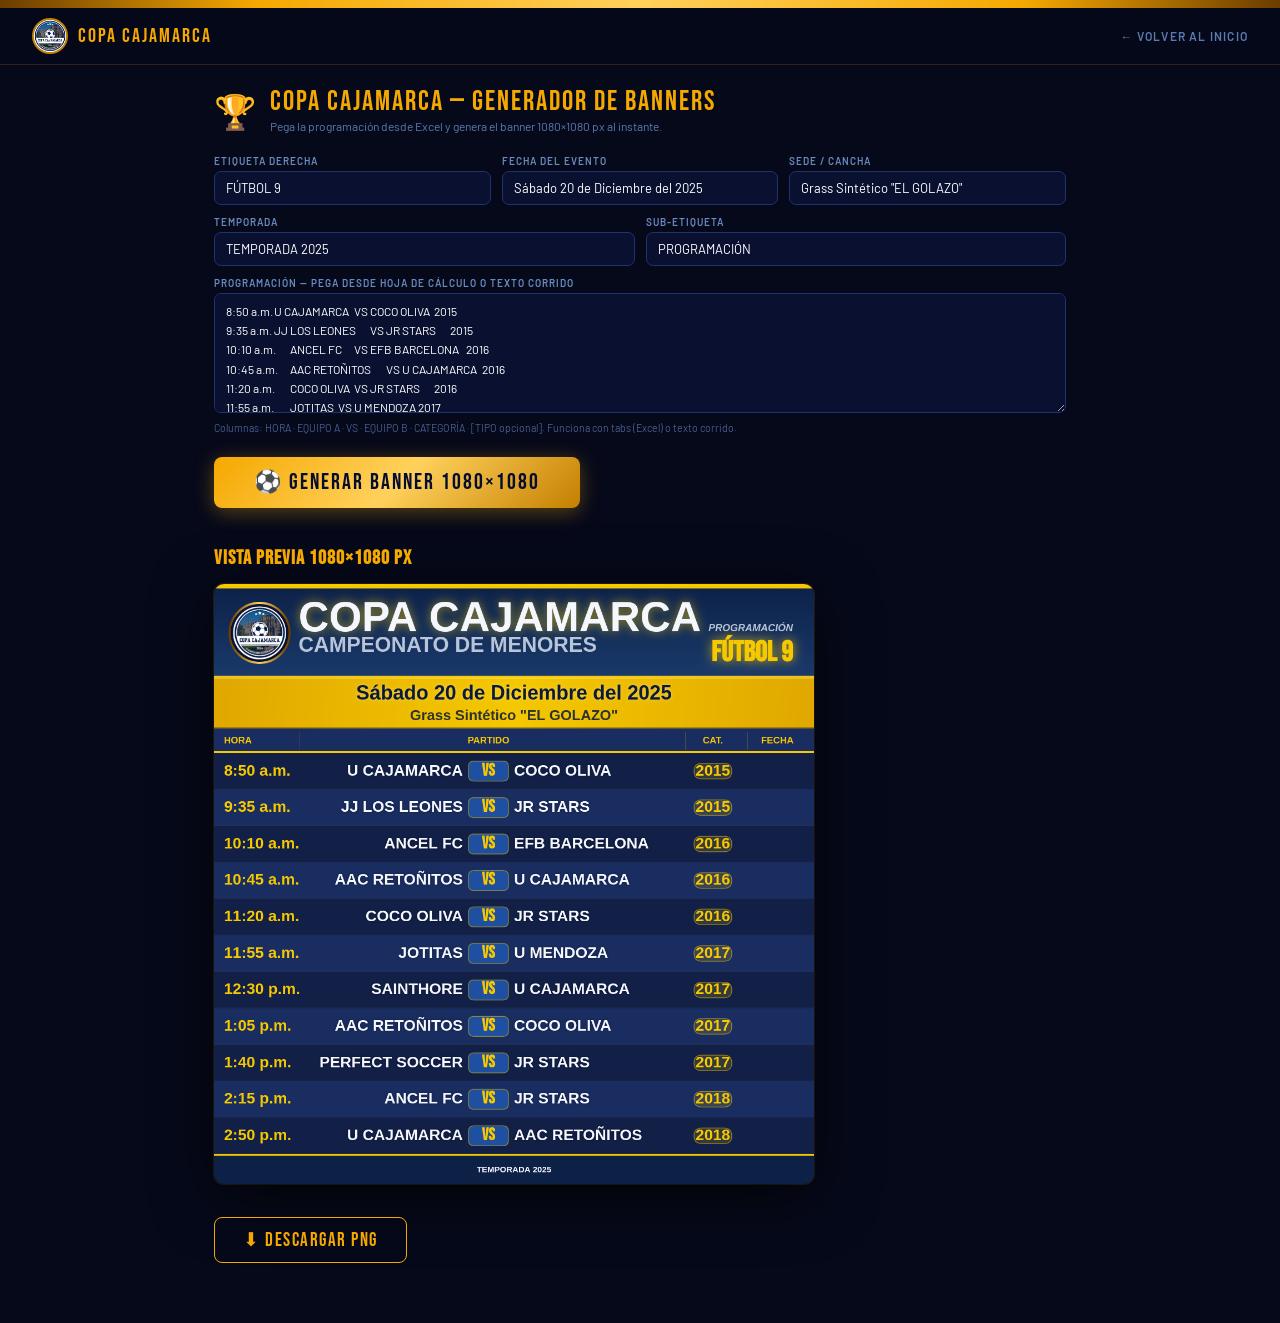
==== horarios/index.html @ 2f8726da "RENAME HORARIOS" ====
<!DOCTYPE html>
<html lang="es">
<head>
  <meta charset="UTF-8">
  <meta name="viewport" content="width=device-width, initial-scale=1.0">
  <title>Copa Cajamarca – Generador de Banners</title>
  <meta name="description" content="Genera banners 1080x1080 px para la Copa Cajamarca al instante desde tu programación en Excel.">
  <link href="https://fonts.googleapis.com/css2?family=Bebas+Neue&family=Barlow+Condensed:ital,wght@0,400;0,600;0,700;0,900;1,700&family=Barlow:wght@400;500&display=swap" rel="stylesheet">
  <link rel="stylesheet" href="style.css">
</head>
<body>

<div class="gold-stripe"></div>

<nav>
  <a class="nav-logo" href="../index.html">
    <img src="../logo.svg" alt="Copa Cajamarca Logo">
    <span class="nav-logo-text">Copa Cajamarca</span>
  </a>
  <a class="nav-back" href="../index.html">← Volver al inicio</a>
</nav>

<div class="editor">
  <div class="editor-header">
    <span style="font-size:34px">🏆</span>
    <div>
      <div class="editor-title">Copa Cajamarca — Generador de Banners</div>
      <div class="editor-sub">Pega la programación desde Excel y genera el banner 1080×1080 px al instante.</div>
    </div>
  </div>

  <div class="form-grid cols3">
    <div><label>Etiqueta derecha</label><input type="text" id="etiqueta" value="FÚTBOL 9"></div>
    <div><label>Fecha del evento</label><input type="text" id="fecha" value="Sábado 20 de Diciembre del 2025"></div>
    <div><label>Sede / Cancha</label><input type="text" id="sede" value='Grass Sintético "EL GOLAZO"'></div>
  </div>

  <div class="form-grid">
    <div><label>Temporada</label><input type="text" id="temporada" value="TEMPORADA 2025"></div>
    <div><label>Sub-etiqueta</label><input type="text" id="subetiq" value="PROGRAMACIÓN"></div>
  </div>

  <div class="form-grid full">
    <div>
      <label>Programación — pega desde hoja de cálculo o texto corrido</label>
      <textarea id="rawData">8:50 a.m.	U CAJAMARCA	VS	COCO OLIVA	2015
9:35 a.m.	JJ LOS LEONES	VS	JR STARS	2015
10:10 a.m.	ANCEL FC	VS	EFB BARCELONA	2016
10:45 a.m.	AAC RETOÑITOS	VS	U CAJAMARCA	2016
11:20 a.m.	COCO OLIVA	VS	JR STARS	2016
11:55 a.m.	JOTITAS	VS	U MENDOZA	2017
12:30 p.m.	SAINTHORE	VS	U CAJAMARCA	2017
1:05 p.m.	AAC RETOÑITOS	VS	COCO OLIVA	2017
1:40 p.m.	PERFECT SOCCER	VS	JR STARS	2017
2:15 p.m.	ANCEL FC	VS	JR STARS	2018
2:50 p.m.	U CAJAMARCA	VS	AAC RETOÑITOS	2018</textarea>
      <div class="hint">Columnas: HORA · EQUIPO A · VS · EQUIPO B · CATEGORÍA · [TIPO opcional]. Funciona con tabs (Excel) o texto corrido.</div>
    </div>
  </div>

  <button class="btn-gen" onclick="generateBanner()">⚽ GENERAR BANNER 1080×1080</button>
  <div id="parse-error" class="error"></div>
</div>

<div id="preview-area" style="display:none">
  <h2>Vista previa 1080×1080 px</h2>
  <canvas id="banner-canvas"></canvas><br>
  <button class="btn-dl" onclick="downloadBanner()">⬇ DESCARGAR PNG</button>
</div>

<script src="app.js"></script>
</body>
</html>
---- horarios/style.css ----
/* ══════════════════════════════════════════
   Copa Cajamarca — Generador de Banners
   style.css
═══════════════════════════════════════════ */

* { box-sizing: border-box; margin: 0; padding: 0; }

:root {
  --gold:  #f5a800;
  --gold2: #ffd15c;
  --navy:  #06091a;
}

body {
  font-family: 'Barlow', sans-serif;
  background: var(--navy);
  color: #fff;
  min-height: 100vh;
}

/* ── GOLD STRIPE ── */
.gold-stripe {
  position: fixed; top: 0; left: 0;
  width: 100%; height: 8px; z-index: 100;
  background: linear-gradient(90deg, #6a3c00, #f5a800 20%, #ffd15c 50%, #f5a800 80%, #6a3c00);
}

/* ── NAV ── */
nav {
  position: fixed; top: 8px; left: 0; right: 0; z-index: 99;
  display: flex; align-items: center; justify-content: space-between;
  padding: 10px 32px;
  background: rgba(6,9,26,0.88);
  backdrop-filter: blur(10px);
  border-bottom: 1px solid rgba(245,168,0,0.18);
}
.nav-logo { display: flex; align-items: center; gap: 10px; text-decoration: none; }
.nav-logo img { height: 36px; width: 36px; object-fit: contain; border-radius: 50%; border: 2px solid #c47f00; }
.nav-logo-text { font-family: 'Bebas Neue', sans-serif; font-size: 20px; letter-spacing: 2px; color: var(--gold); }
.nav-back {
  font-size: 12px; font-weight: 600; letter-spacing: .1em; text-transform: uppercase;
  color: #5a7ab0; text-decoration: none; transition: color .2s;
}
.nav-back:hover { color: var(--gold); }

/* ── EDITOR ── */
.editor { max-width: 900px; margin: 0 auto; padding: 88px 24px 32px; }
.editor-header { display: flex; align-items: center; gap: 14px; margin-bottom: 22px; }
.editor-title { font-family: 'Bebas Neue', sans-serif; font-size: 28px; letter-spacing: 2px; color: #f5a800; line-height: 1; }
.editor-sub { font-size: 12px; color: #5a7ab0; margin-top: 3px; }

/* ── FORM ── */
.form-grid { display: grid; grid-template-columns: 1fr 1fr; gap: 11px; margin-bottom: 11px; }
.form-grid.cols3 { grid-template-columns: 1fr 1fr 1fr; }
.form-grid.full  { grid-template-columns: 1fr; }

label {
  font-size: 10px; font-weight: 600; text-transform: uppercase;
  letter-spacing: .1em; color: #6a8bc0; display: block; margin-bottom: 4px;
}
input[type=text], textarea {
  width: 100%; background: #0a1130; border: 1.5px solid #1e3272; border-radius: 7px;
  color: #fff; padding: 8px 11px; font-family: 'Barlow', sans-serif; font-size: 13px;
  outline: none; transition: border-color .2s;
}
input[type=text]:focus, textarea:focus { border-color: #f5a800; }
textarea { height: 120px; resize: vertical; font-size: 12px; line-height: 1.6; }

.hint { font-size: 10.5px; color: #455d90; margin-top: 4px; line-height: 1.5; }

/* ── BUTTONS ── */
.btn-gen {
  background: linear-gradient(135deg, #f5a800 0%, #ffd15c 50%, #c47f00 100%);
  color: #060d2e; font-family: 'Bebas Neue', sans-serif; font-size: 22px; letter-spacing: 2px;
  border: none; border-radius: 8px; padding: 12px 40px; cursor: pointer; margin-top: 10px;
  transition: opacity .2s, transform .1s;
  box-shadow: 0 4px 20px rgba(245,168,0,.35);
}
.btn-gen:hover { opacity: .9; transform: translateY(-1px); }

.btn-dl {
  margin-top: 14px; background: transparent; color: #f5a800;
  border: 1.5px solid #f5a800; font-family: 'Bebas Neue', sans-serif;
  font-size: 19px; letter-spacing: 1.5px; border-radius: 8px;
  padding: 10px 28px; cursor: pointer; transition: background .2s;
}
.btn-dl:hover { background: rgba(245,168,0,.1); }

.error { color: #ff6b6b; font-size: 12px; margin-top: 6px; }

/* ── PREVIEW ── */
#preview-area { max-width: 900px; margin: 0 auto 60px; padding: 0 24px; }
#preview-area h2 {
  font-family: 'Bebas Neue', sans-serif; font-size: 20px;
  color: #f5a800; letter-spacing: 1px; margin-bottom: 14px;
}
#banner-canvas {
  width: 100%; max-width: 600px; display: block; border-radius: 10px;
  box-shadow: 0 12px 60px rgba(0,0,0,.7), 0 0 0 1px rgba(245,168,0,.15);
}
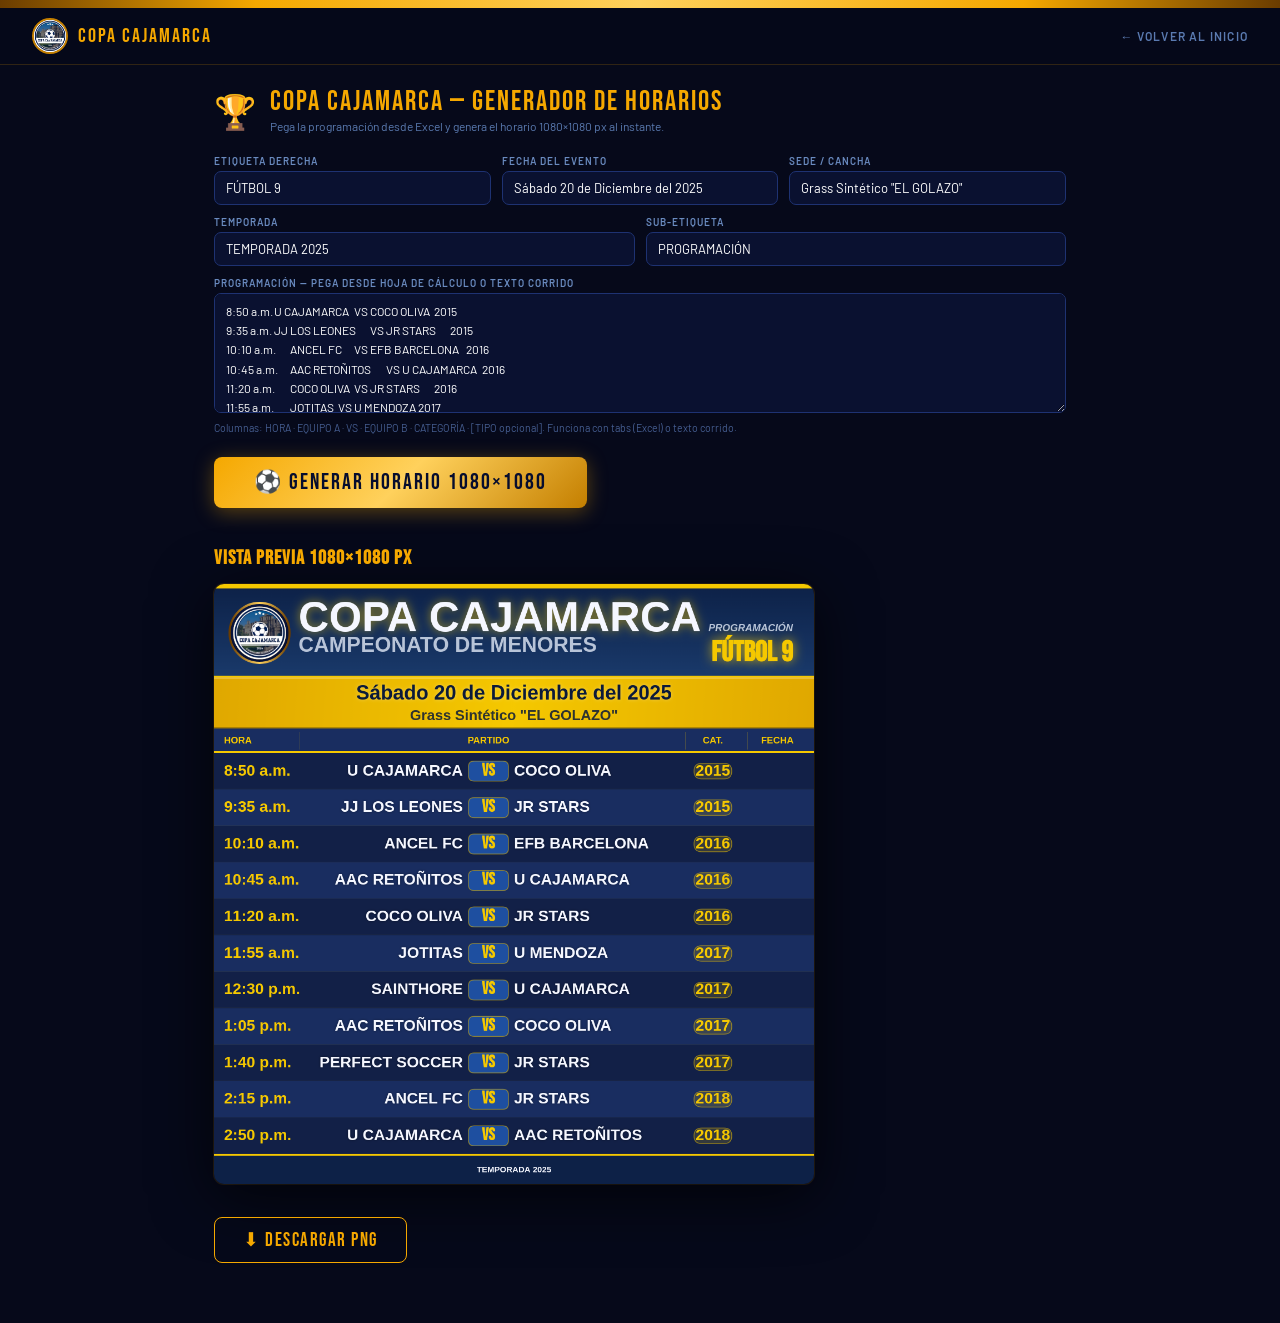
==== commit 48fbfe84: "creacion generador de horarios" ====
--- a/horarios/index.html
+++ b/horarios/index.html
@@ -3,8 +3,8 @@
 <head>
   <meta charset="UTF-8">
   <meta name="viewport" content="width=device-width, initial-scale=1.0">
-  <title>Copa Cajamarca – Generador de Banners</title>
-  <meta name="description" content="Genera banners 1080x1080 px para la Copa Cajamarca al instante desde tu programación en Excel.">
+  <title>Copa Cajamarca – Generador de Horarios</title>
+  <meta name="description" content="Genera horarios 1080x1080 px para la Copa Cajamarca al instante desde tu programación en Excel.">
   <link href="https://fonts.googleapis.com/css2?family=Bebas+Neue&family=Barlow+Condensed:ital,wght@0,400;0,600;0,700;0,900;1,700&family=Barlow:wght@400;500&display=swap" rel="stylesheet">
   <link rel="stylesheet" href="style.css">
 </head>
@@ -24,8 +24,8 @@
   <div class="editor-header">
     <span style="font-size:34px">🏆</span>
     <div>
-      <div class="editor-title">Copa Cajamarca — Generador de Banners</div>
-      <div class="editor-sub">Pega la programación desde Excel y genera el banner 1080×1080 px al instante.</div>
+      <div class="editor-title">Copa Cajamarca — Generador de Horarios</div>
+      <div class="editor-sub">Pega la programación desde Excel y genera el horario 1080×1080 px al instante.</div>
     </div>
   </div>
 
@@ -58,7 +58,7 @@
     </div>
   </div>
 
-  <button class="btn-gen" onclick="generateBanner()">⚽ GENERAR BANNER 1080×1080</button>
+  <button class="btn-gen" onclick="generateBanner()">⚽ GENERAR HORARIO 1080×1080</button>
   <div id="parse-error" class="error"></div>
 </div>
 
